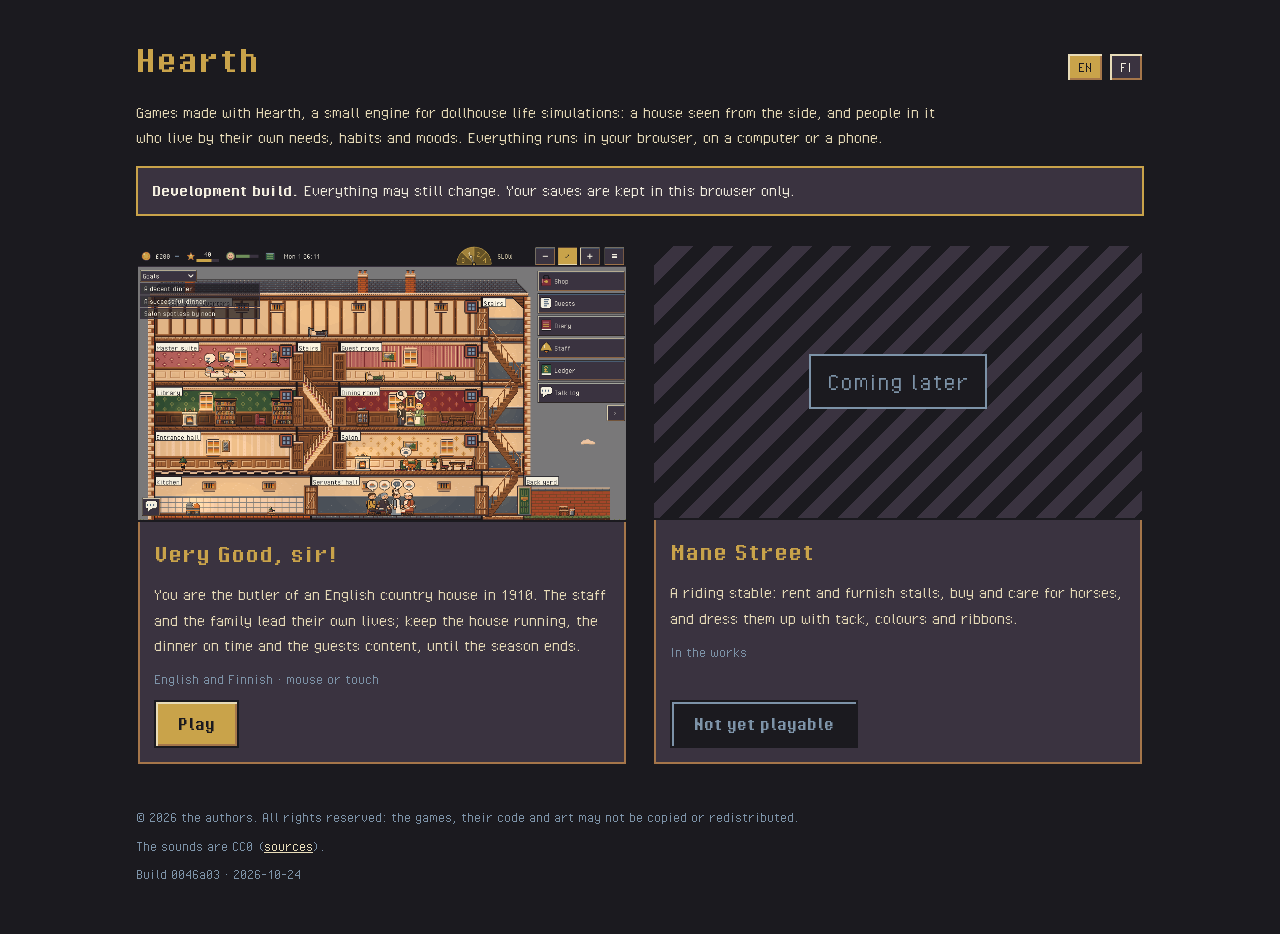
==== index.html @ 70bc1ac2 "Demo 2026-10-24 (0046a03)" ====
<!doctype html>
<html lang="en">
<head>
<meta charset="utf-8">
<meta name="viewport" content="width=device-width, initial-scale=1">
<title>Hearth games</title>
<meta name="description" content="Development builds of games made with Hearth, a small engine for dollhouse life simulations. Played in the browser.">
<link rel="icon" href="mansion/icons/icon-192.png">
<style>
  @font-face { font-family: Pixel; src: url("mansion/fonts/PixelOperator.ttf") format("truetype"); font-display: swap; }
  @font-face { font-family: Pixel; font-weight: bold; src: url("mansion/fonts/PixelOperator-Bold.ttf") format("truetype"); font-display: swap; }
  :root {
    --ink: #1b1a1f; --shadow: #3a3340; --oak: #a5764a; --cream: #e8dcb8; --paper: #f4efe0;
    --slate: #4c627a; --steel: #7d93a8; --gold: #c9a34a; --rose: #b5707a;
  }
  * { box-sizing: border-box; }
  body {
    margin: 0; background: var(--ink); color: var(--paper);
    font: 18px/1.4 Pixel, ui-monospace, monospace; -webkit-font-smoothing: none;
  }
  main { max-width: 1040px; margin: 0 auto; padding: 32px 16px 48px; }
  header { display: flex; flex-wrap: wrap; align-items: baseline; justify-content: space-between; gap: 8px 16px; }
  h1 { margin: 0; font-size: 40px; color: var(--gold); letter-spacing: 1px; }
  .lang { display: flex; gap: 4px; }
  .lang button {
    font: inherit; font-size: 16px; color: var(--paper); background: var(--shadow); border: 2px solid var(--ink);
    box-shadow: inset 2px 2px 0 var(--cream), inset -2px -2px 0 var(--oak); padding: 2px 10px; cursor: pointer;
  }
  .lang button[aria-pressed="true"] { background: var(--gold); color: var(--ink); }
  .lead { margin: 12px 0 8px; max-width: 46em; color: var(--cream); }
  .note {
    margin: 16px 0 28px; padding: 10px 14px; border: 2px solid var(--gold); background: var(--shadow); color: var(--paper);
  }
  .games { display: grid; grid-template-columns: repeat(auto-fit, minmax(300px, 1fr)); gap: 24px; }
  .card { background: var(--shadow); border: 2px solid var(--ink); box-shadow: inset 0 0 0 2px var(--oak); display: flex; flex-direction: column; }
  .card .pic { display: block; aspect-ratio: 16 / 9; background: var(--ink); border-bottom: 2px solid var(--ink); }
  /* the screenshot is shown smaller than it was taken: a smooth scale keeps its pixels even */
  .card .pic img { display: block; width: 100%; height: 100%; object-fit: cover; }
  .card .pic.soon {
    display: flex; align-items: center; justify-content: center; color: var(--steel); font-size: 28px;
    background: repeating-linear-gradient(135deg, var(--ink) 0 14px, var(--shadow) 14px 28px);
  }
  .card .pic.soon span { background: var(--ink); padding: 6px 16px; border: 2px solid var(--steel); }
  @media (max-width: 680px) { .card .pic.soon { aspect-ratio: 16 / 5; } }
  .card .body { padding: 14px 16px 16px; display: flex; flex-direction: column; gap: 10px; flex: 1; }
  .card h2 { margin: 0; font-size: 26px; color: var(--gold); }
  .card p { margin: 0; color: var(--cream); }
  .card .meta { color: var(--steel); font-size: 16px; }
  .play {
    margin-top: auto; align-self: flex-start; text-decoration: none; font-weight: bold; font-size: 20px;
    color: var(--ink); background: var(--gold); padding: 8px 22px; border: 2px solid var(--ink);
    box-shadow: inset 2px 2px 0 var(--cream), inset -2px -2px 0 var(--oak);
  }
  .play:hover, .play:focus-visible { background: var(--cream); outline: none; }
  .play.off { background: var(--ink); color: var(--steel); box-shadow: inset 2px 2px 0 var(--steel); }
  footer { margin-top: 40px; color: var(--steel); font-size: 16px; display: flex; flex-direction: column; gap: 6px; }
  footer a { color: var(--cream); }
  [data-fi] { display: none; }
  html[lang="fi"] [data-en] { display: none; }
  html[lang="fi"] [data-fi] { display: revert; }
  @media (max-width: 420px) { h1 { font-size: 32px; } body { font-size: 17px; } }
</style>
</head>
<body>
<main>
  <header>
    <h1>Hearth</h1>
    <div class="lang" role="group" aria-label="Language">
      <button type="button" data-set="en" aria-pressed="true">EN</button>
      <button type="button" data-set="fi" aria-pressed="false">FI</button>
    </div>
  </header>
  <p class="lead" data-en>Games made with Hearth, a small engine for dollhouse life simulations: a house seen from the side, and people
    in it who live by their own needs, habits and moods. Everything runs in your browser, on a computer or a phone.</p>
  <p class="lead" data-fi>Hearth on pieni moottori nukkekotimaisille elämäsimulaatioille: talo nähdään sivulta, ja sen asukkaat
    elävät omien tarpeidensa, tapojensa ja mielialojensa mukaan. Pelit toimivat selaimessa tietokoneella ja puhelimella.</p>
  <p class="note" data-en><b>Development build.</b> Everything may still change. Your saves are kept in this browser only.</p>
  <p class="note" data-fi><b>Kehitysversio.</b> Kaikki voi vielä muuttua. Tallennukset säilyvät vain tässä selaimessa.</p>

  <section class="games">
    <article class="card">
      <a class="pic" href="mansion/"><img src="img/mansion.png" width="960" height="540" alt="A country house in cross-section, its rooms full of servants and family"></a>
      <div class="body">
        <h2>Very Good, sir!</h2>
        <p data-en>You are the butler of an English country house in 1910. The staff and the family lead their own lives; keep the
          house running, the dinner on time and the guests content, until the season ends.</p>
        <p data-fi>Olet englantilaisen kartanon hovimestari vuonna 1910. Palvelusväki ja perhe elävät omaa elämäänsä. Pidä talo
          kunnossa, päivällinen ajallaan ja vieraat tyytyväisinä kauden loppuun asti.</p>
        <p class="meta" data-en>English and Finnish · mouse or touch</p>
        <p class="meta" data-fi>Englanniksi ja suomeksi · hiiri tai kosketus</p>
        <a class="play" href="mansion/"><span data-en>Play</span><span data-fi>Pelaa</span></a>
      </div>
    </article>

    <article class="card">
      <div class="pic soon"><span data-en>Coming later</span><span data-fi>Tulossa</span></div>
      <div class="body">
        <h2>Mane Street</h2>
        <p data-en>A riding stable: rent and furnish stalls, buy and care for horses, and dress them up with tack, colours and
          ribbons.</p>
        <p data-fi>Ratsastustalli: vuokraa ja sisusta karsinoita, osta ja hoida hevosia ja pue ne varusteilla, väreillä ja
          rusetteilla.</p>
        <p class="meta" data-en>In the works</p>
        <p class="meta" data-fi>Työn alla</p>
        <span class="play off" aria-disabled="true"><span data-en>Not yet playable</span><span data-fi>Ei vielä pelattavissa</span></span>
      </div>
    </article>
  </section>

  <footer>
    <span data-en>© 2026 the authors. All rights reserved: the games, their code and art may not be copied or redistributed.</span>
    <span data-fi>© 2026 tekijät. Kaikki oikeudet pidätetään: pelejä, niiden koodia ja grafiikkaa ei saa kopioida eikä levittää.</span>
    <span data-en>The sounds are CC0 (<a href="mansion/sounds/LICENSES.md">sources</a>).</span>
    <span data-fi>Äänet ovat CC0-lisensoituja (<a href="mansion/sounds/LICENSES.md">lähteet</a>).</span>
    <span id="version"></span>
  </footer>
</main>
<script>
  (function () {
    var root = document.documentElement;
    function set(lang) {
      root.lang = lang;
      document.querySelectorAll('.lang button').forEach(function (b) { b.setAttribute('aria-pressed', String(b.dataset.set === lang)); });
      try { localStorage.setItem('hearth:site:lang', lang); } catch (e) {}
    }
    var saved = null;
    try { saved = localStorage.getItem('hearth:site:lang'); } catch (e) {}
    set(saved || ((navigator.language || '').toLowerCase().indexOf('fi') === 0 ? 'fi' : 'en'));
    document.querySelectorAll('.lang button').forEach(function (b) { b.addEventListener('click', function () { set(b.dataset.set); }); });
    fetch('version.json', { cache: 'no-cache' }).then(function (r) { return r.ok ? r.json() : null; }).then(function (v) {
      if (v) document.getElementById('version').textContent = 'Build ' + v.commit + ' · ' + v.date;
    }).catch(function () {});
  })();
</script>
</body>
</html>
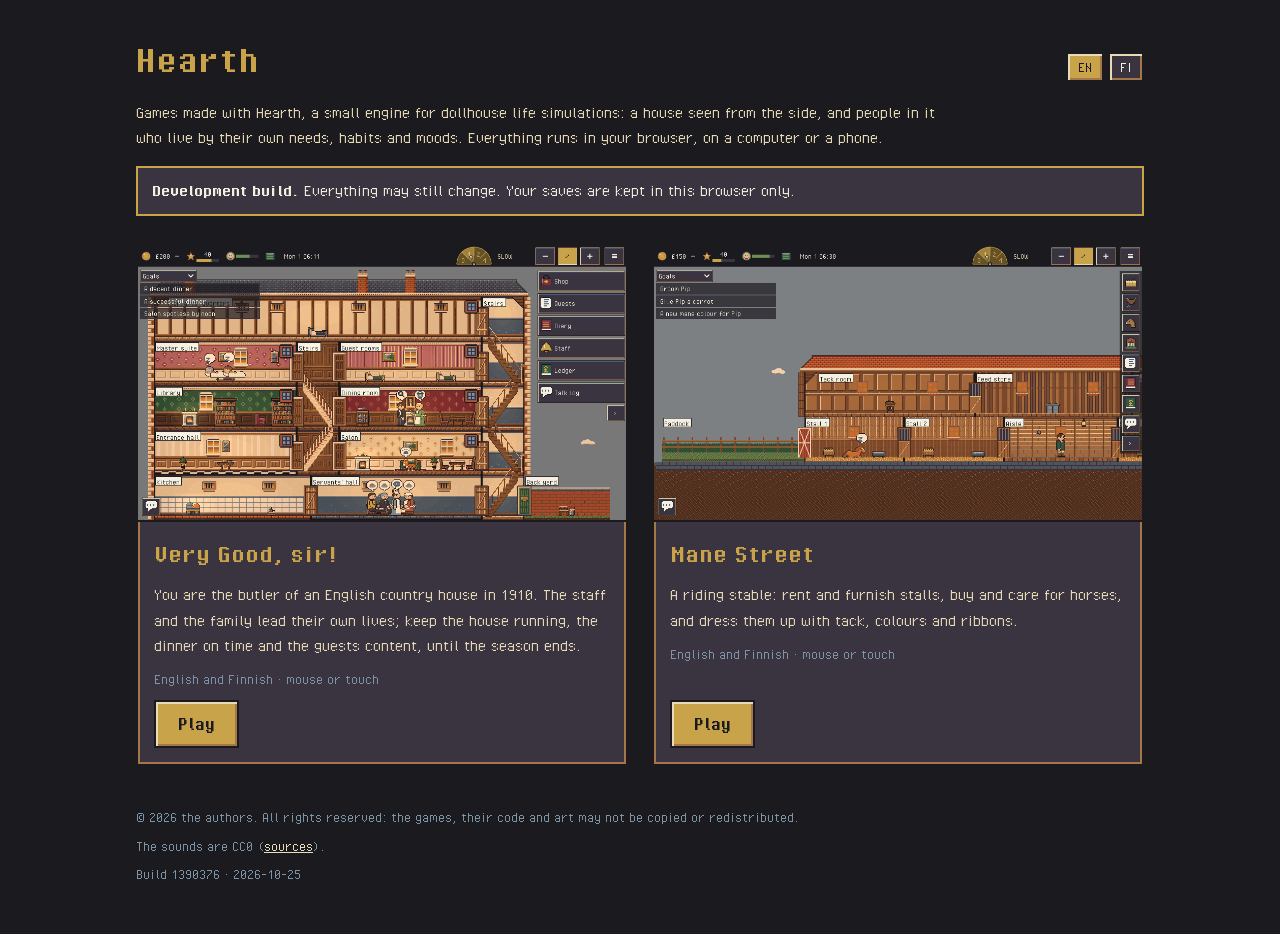
==== commit 960521cd: "Demo 2026-10-25 (1390376)" ====
--- a/index.html
+++ b/index.html
@@ -36,12 +36,6 @@
   .card .pic { display: block; aspect-ratio: 16 / 9; background: var(--ink); border-bottom: 2px solid var(--ink); }
   /* the screenshot is shown smaller than it was taken: a smooth scale keeps its pixels even */
   .card .pic img { display: block; width: 100%; height: 100%; object-fit: cover; }
-  .card .pic.soon {
-    display: flex; align-items: center; justify-content: center; color: var(--steel); font-size: 28px;
-    background: repeating-linear-gradient(135deg, var(--ink) 0 14px, var(--shadow) 14px 28px);
-  }
-  .card .pic.soon span { background: var(--ink); padding: 6px 16px; border: 2px solid var(--steel); }
-  @media (max-width: 680px) { .card .pic.soon { aspect-ratio: 16 / 5; } }
   .card .body { padding: 14px 16px 16px; display: flex; flex-direction: column; gap: 10px; flex: 1; }
   .card h2 { margin: 0; font-size: 26px; color: var(--gold); }
   .card p { margin: 0; color: var(--cream); }
@@ -52,7 +46,6 @@
     box-shadow: inset 2px 2px 0 var(--cream), inset -2px -2px 0 var(--oak);
   }
   .play:hover, .play:focus-visible { background: var(--cream); outline: none; }
-  .play.off { background: var(--ink); color: var(--steel); box-shadow: inset 2px 2px 0 var(--steel); }
   footer { margin-top: 40px; color: var(--steel); font-size: 16px; display: flex; flex-direction: column; gap: 6px; }
   footer a { color: var(--cream); }
   [data-fi] { display: none; }
@@ -93,16 +86,16 @@
     </article>
 
     <article class="card">
-      <div class="pic soon"><span data-en>Coming later</span><span data-fi>Tulossa</span></div>
+      <a class="pic" href="stable/"><img src="img/stable.png" width="960" height="540" alt="A riding stable in cross-section: stalls, an aisle and a pony called Pip"></a>
       <div class="body">
         <h2>Mane Street</h2>
         <p data-en>A riding stable: rent and furnish stalls, buy and care for horses, and dress them up with tack, colours and
           ribbons.</p>
         <p data-fi>Ratsastustalli: vuokraa ja sisusta karsinoita, osta ja hoida hevosia ja pue ne varusteilla, väreillä ja
           rusetteilla.</p>
-        <p class="meta" data-en>In the works</p>
-        <p class="meta" data-fi>Työn alla</p>
-        <span class="play off" aria-disabled="true"><span data-en>Not yet playable</span><span data-fi>Ei vielä pelattavissa</span></span>
+        <p class="meta" data-en>English and Finnish · mouse or touch</p>
+        <p class="meta" data-fi>Englanniksi ja suomeksi · hiiri tai kosketus</p>
+        <a class="play" href="stable/"><span data-en>Play</span><span data-fi>Pelaa</span></a>
       </div>
     </article>
   </section>
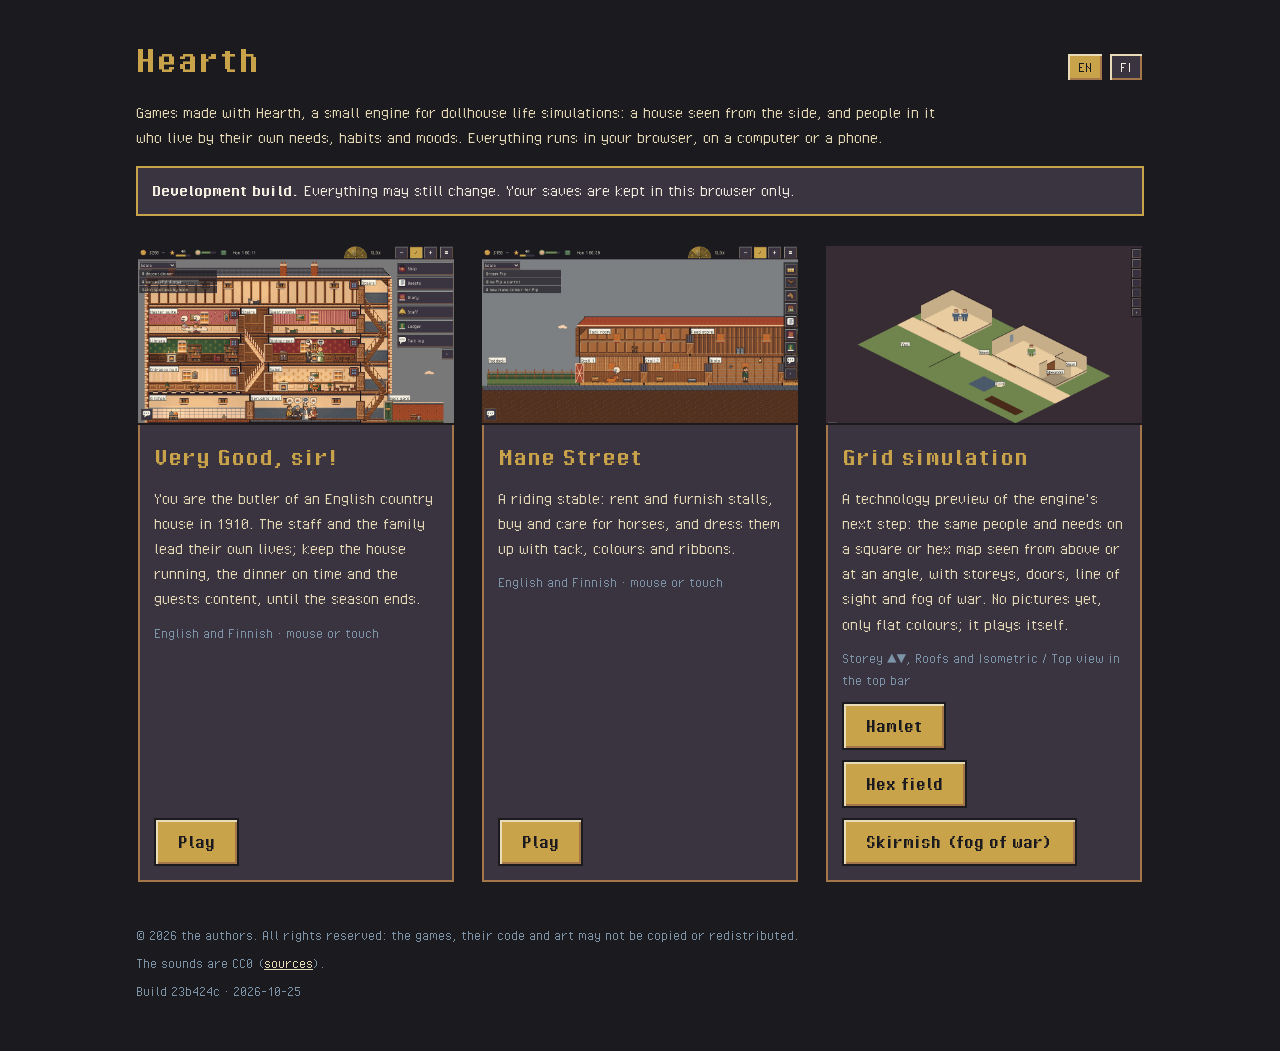
==== commit 498cf8eb: "Demo 2026-10-25 (23b424c)" ====
--- a/index.html
+++ b/index.html
@@ -98,6 +98,22 @@
         <a class="play" href="stable/"><span data-en>Play</span><span data-fi>Pelaa</span></a>
       </div>
     </article>
+    <article class="card">
+      <a class="pic" href="sim/?fresh=1&amp;scenario=hamlet"><img src="img/sim.png" width="960" height="540" alt="A hamlet seen at an angle from above: a street, a cottage, a two-storey house and a field, drawn in flat colours"></a>
+      <div class="body">
+        <h2 data-en>Grid simulation</h2>
+        <h2 data-fi>Ruudukkosimulaatio</h2>
+        <p data-en>A technology preview of the engine's next step: the same people and needs on a square or hex map seen from above or at an
+          angle, with storeys, doors, line of sight and fog of war. No pictures yet, only flat colours; it plays itself.</p>
+        <p data-fi>Teknologiaesikatselu moottorin seuraavasta askeleesta: samat ihmiset ja tarpeet ruutu- tai hexakartalla ylhäältä tai
+          vinosti nähtynä, kerrosten, ovien, näköyhteyksien ja sodan sumun kanssa. Kuvia ei vielä ole, vain tasavärejä; simulaatio pyörii itsekseen.</p>
+        <p class="meta" data-en>Storey ▲▼, Roofs and Isometric / Top view in the top bar</p>
+        <p class="meta" data-fi>Kerros ▲▼, Roofs ja Isometric / Top view yläpalkissa</p>
+        <a class="play" href="sim/?fresh=1&amp;scenario=hamlet"><span data-en>Hamlet</span><span data-fi>Kylä</span></a>
+        <a class="play" href="sim/?fresh=1&amp;scenario=hexfield"><span data-en>Hex field</span><span data-fi>Hexakenttä</span></a>
+        <a class="play" href="sim/?fresh=1&amp;scenario=skirmish"><span data-en>Skirmish (fog of war)</span><span data-fi>Kahakka (sodan sumu)</span></a>
+      </div>
+    </article>
   </section>
 
   <footer>
